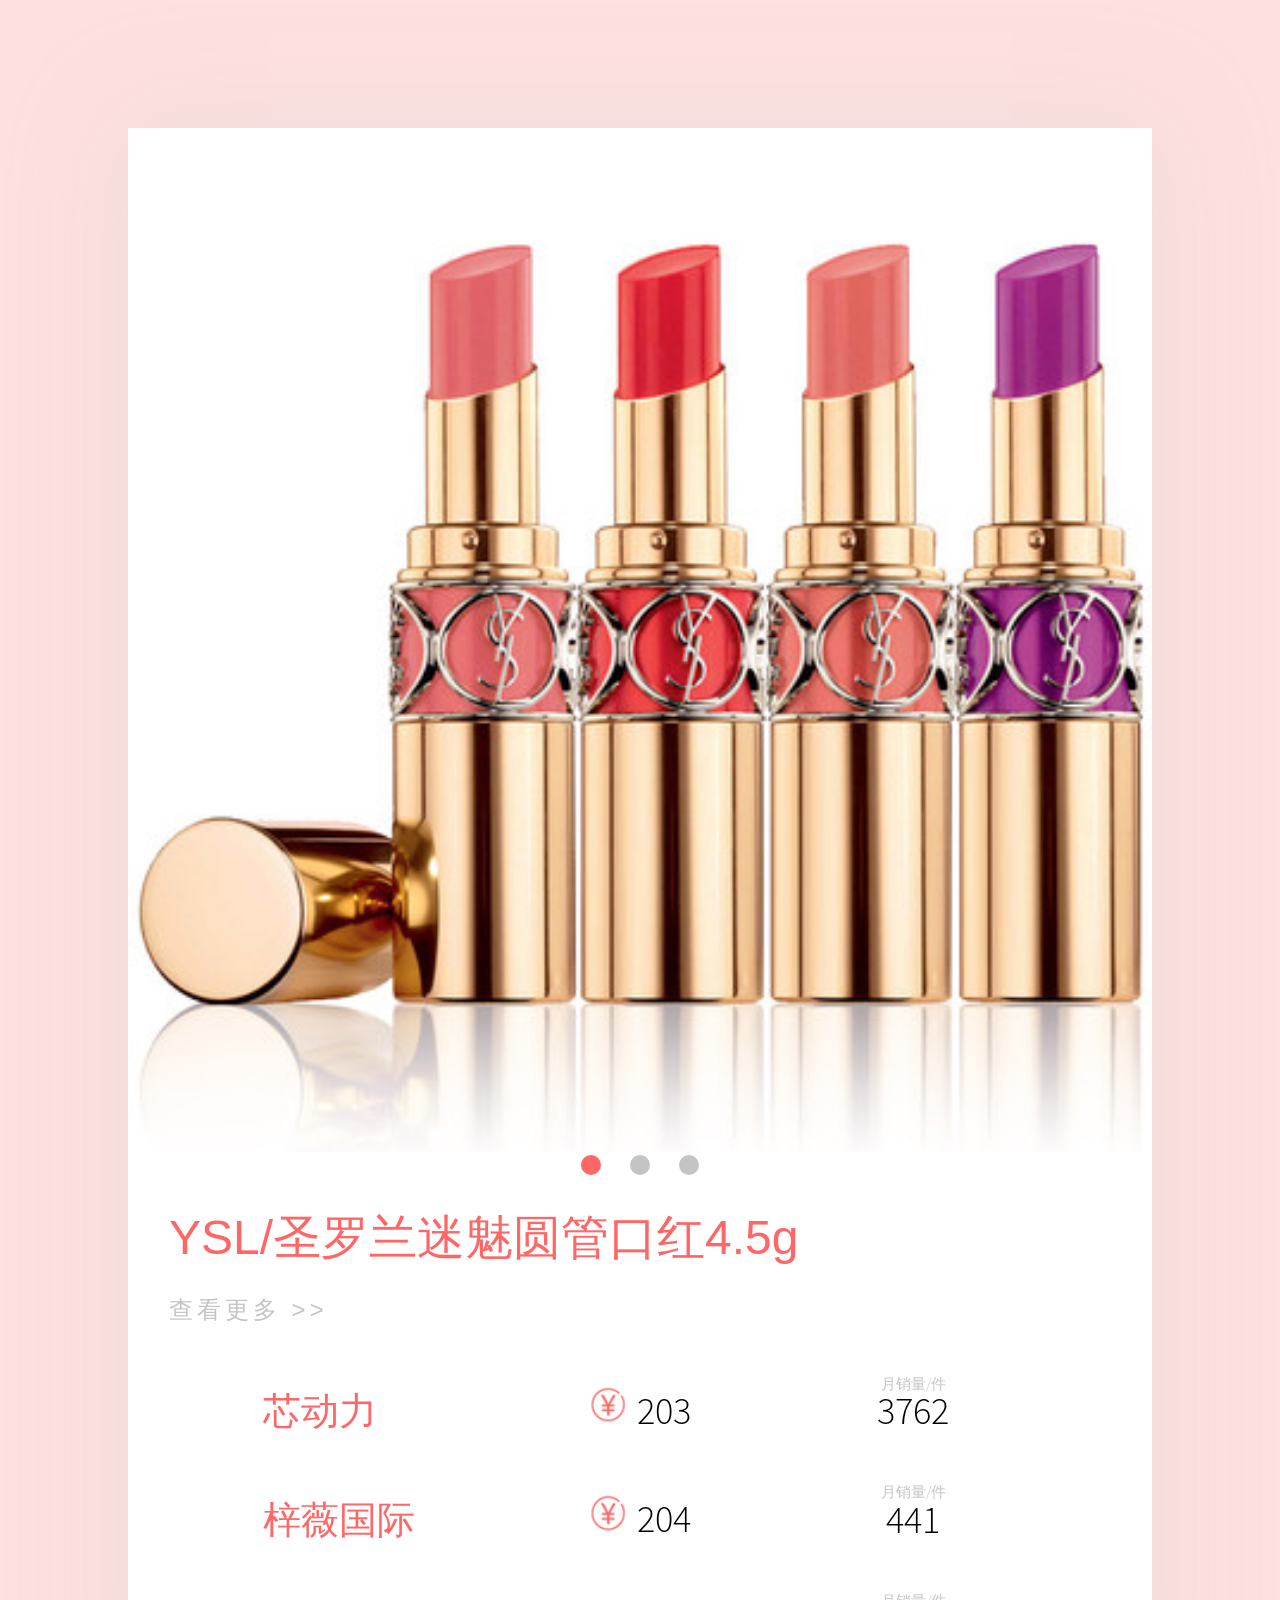
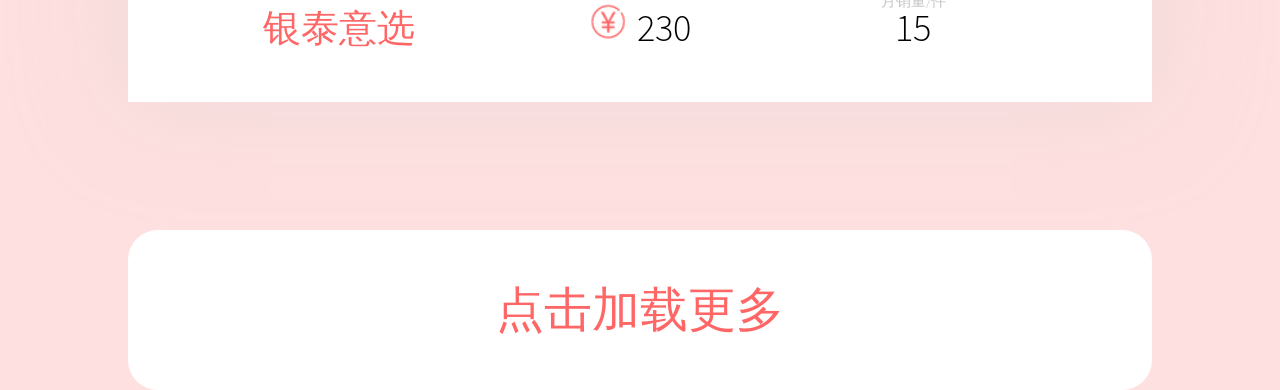
==== daigou/index.html @ 96e29c08 "Add files via upload" ====
<!DOCTYPE html>
<html>
<head>
	<meta charset="UTF-8">
	<title>Document</title>
	<link rel="stylesheet" href="style.css">
</head>
<body>
	<div id="container">
	<div class="demo">
		<div class="demo-img-wrap">
			<ul class="demo-img">
				<li class="demo-img-item"><a href="#"><img src="img/1.jpg" alt=""></a></li>
			</ul>
			<ul class="demo-list">
				<li class="demo-list-item demo-list-item-active"></li>
				<li class="demo-list-item"></li>
				<li class="demo-list-item"></li>
			</ul>
		</div>
		<div class="demo-cap">
			<span class="demo-cap-title">YSL/圣罗兰迷魅圆管口红4.5g</span>
			<a class="demo-cap-checkout">查看更多</a>
		</div>
		<div class="demo-sellinfo-wrap">
			<div class="demo-sellinfo">
				<div class="sellinfo-name sellinfo-item">芯动力</div>
				<div class="sellinfo-price sellinfo-item">203</div>
				<div class="sellinfo-sales sellinfo-item">3762</div>
			</div>
			<div class="demo-sellinfo">
				<div class="sellinfo-name sellinfo-item">梓薇国际</div>
				<div class="sellinfo-price sellinfo-item">204</div>
				<div class="sellinfo-sales sellinfo-item">441</div>
			</div>
			<div class="demo-sellinfo">
				<div class="sellinfo-name sellinfo-item">银泰意选</div>
				<div class="sellinfo-price sellinfo-item">230</div>
				<div class="sellinfo-sales sellinfo-item">15</div>
			</div>
		</div>
	</div>
	<div id="loadmore">点击加载更多</div>
	</div>
		
</body>
</html>
---- daigou/style.css ----
/* http://meyerweb.com/eric/tools/css/reset/ 
   v2.0 | 20110126
   License: none (public domain)
*/

html, body, div, span, applet, object, iframe,
h1, h2, h3, h4, h5, h6, p, blockquote, pre,
a, abbr, acronym, address, big, cite, code,
del, dfn, em, img, ins, kbd, q, s, samp,
small, strike, strong, sub, sup, tt, var,
b, u, i, center,
dl, dt, dd, ol, ul, li,
fieldset, form, label, legend,
table, caption, tbody, tfoot, thead, tr, th, td,
article, aside, canvas, details, embed, 
figure, figcaption, footer, header, hgroup, 
menu, nav, output, ruby, section, summary,
time, mark, audio, video {
	margin: 0;
	padding: 0;
	border: 0;
	font-size: 100%;
	font: inherit;
	vertical-align: baseline;
}
/* HTML5 display-role reset for older browsers */
article, aside, details, figcaption, figure, 
footer, header, hgroup, menu, nav, section {
	display: block;
}
body {
	line-height: 1;
}
ol, ul {
	list-style: none;
}
blockquote, q {
	quotes: none;
}
blockquote:before, blockquote:after,
q:before, q:after {
	content: '';
	content: none;
}
table {
	border-collapse: collapse;
	border-spacing: 0;
}
@font-face{
	font-family: 'mydongqing';
	src : url('font/Hiragino Sans GB W3.otf');
}
@font-face{
	font-family: 'mysourcesans';
	src: url('font/SourceSansPro-Light.otf');
}
body{
	background-color: #FFE0E0;
	background-attachment: fixed;
}
#container{
	width: 100%;
	
}
.demo{
	background-color: white;
	box-shadow: 0px 0px 100px 10px rgba(204,204,204,0.3);
	margin: 10%; 
	border-bottom: 1px solid transparent;
}
.demo-img-wrap{
	width: 100%;
	position: relative;
}
.demo-list{
	width: 40%;
	margin: 0 auto;
	text-align: center;
}
.demo-list-item{
	display: inline-block;
	width: 20px;
	height: 20px;
	background-color: #C4C4C4;
	border-radius: 10px;
	margin-right: 6%;
}
.demo-list-item:last-of-type{
	margin-right: 0px;
}
.demo-list-item-active{
	background-color: #FF6666;
}
.demo-img{
	width: 100%;
}
.demo-img img{
	width: 100%;
}
.demo-cap{
	padding-left: 4%;
	margin-bottom: 10px;
	font-family: 'mydongqing', '微软雅黑', Helvetica, sans-serif;
}
.demo-cap .demo-cap-title{
	line-height: 2.5em;
	font-size: 3em;
	color: #FF6666;
}
.demo-cap .demo-cap-checkout{
	display: block;
	font-size: 1.5em;
	text-decoration: none;
	color: #C4C4C4;
	letter-spacing: 4px;
}
.demo-cap .demo-cap-checkout:after{
	content: ' >>';
}
.demo-cap .demo-cap-checkout:active{
	color: #FF6666;
}
.demo-sellinfo-wrap{
	margin-top: 2em;
}
.demo-sellinfo{
	margin: 1.4em 4%;
	text-align: center;
	font-size: 2.4em;
}
.sellinfo-item{
	
	width: 22%;
	display: inline-block;
	margin-right: 6%;
}
.sellinfo-item:last-of-type{
	margin-right: 0;
}
.sellinfo-name{
	text-align: left;
	color: #FF6666;
}
.sellinfo-price{
	font-family: 'mysourcesans', '微软雅黑', Helvetica, sans-serif;
}
.sellinfo-price:before{
	vertical-align: center;
	margin-right: 10px;
	content: '';
	width: 1em;
	height: 1em;
	display: inline-block;
	background-image: url('img/icon/人民币.png');
	background-size: 1em;
	background-position: 50% 50%;
}
.sellinfo-sales{
	font-family: 'mysourcesans', '微软雅黑', Helvetica, sans-serif;
}
.sellinfo-sales:before{
	content: '月销量/件';
	font-size: 0.4em;
	color: #C4C4C4;
	display: block;
}
#loadmore{
	background-color: white;
	border-radius: 30px;
	margin: 0 10%;
	padding: 8px;
	line-height: 3em;
	font-size: 3em;
	color: #FF6666;
	text-align: center;
	font-family: 'mydongqing', '微软雅黑', Helvetica, sans-serif;


}
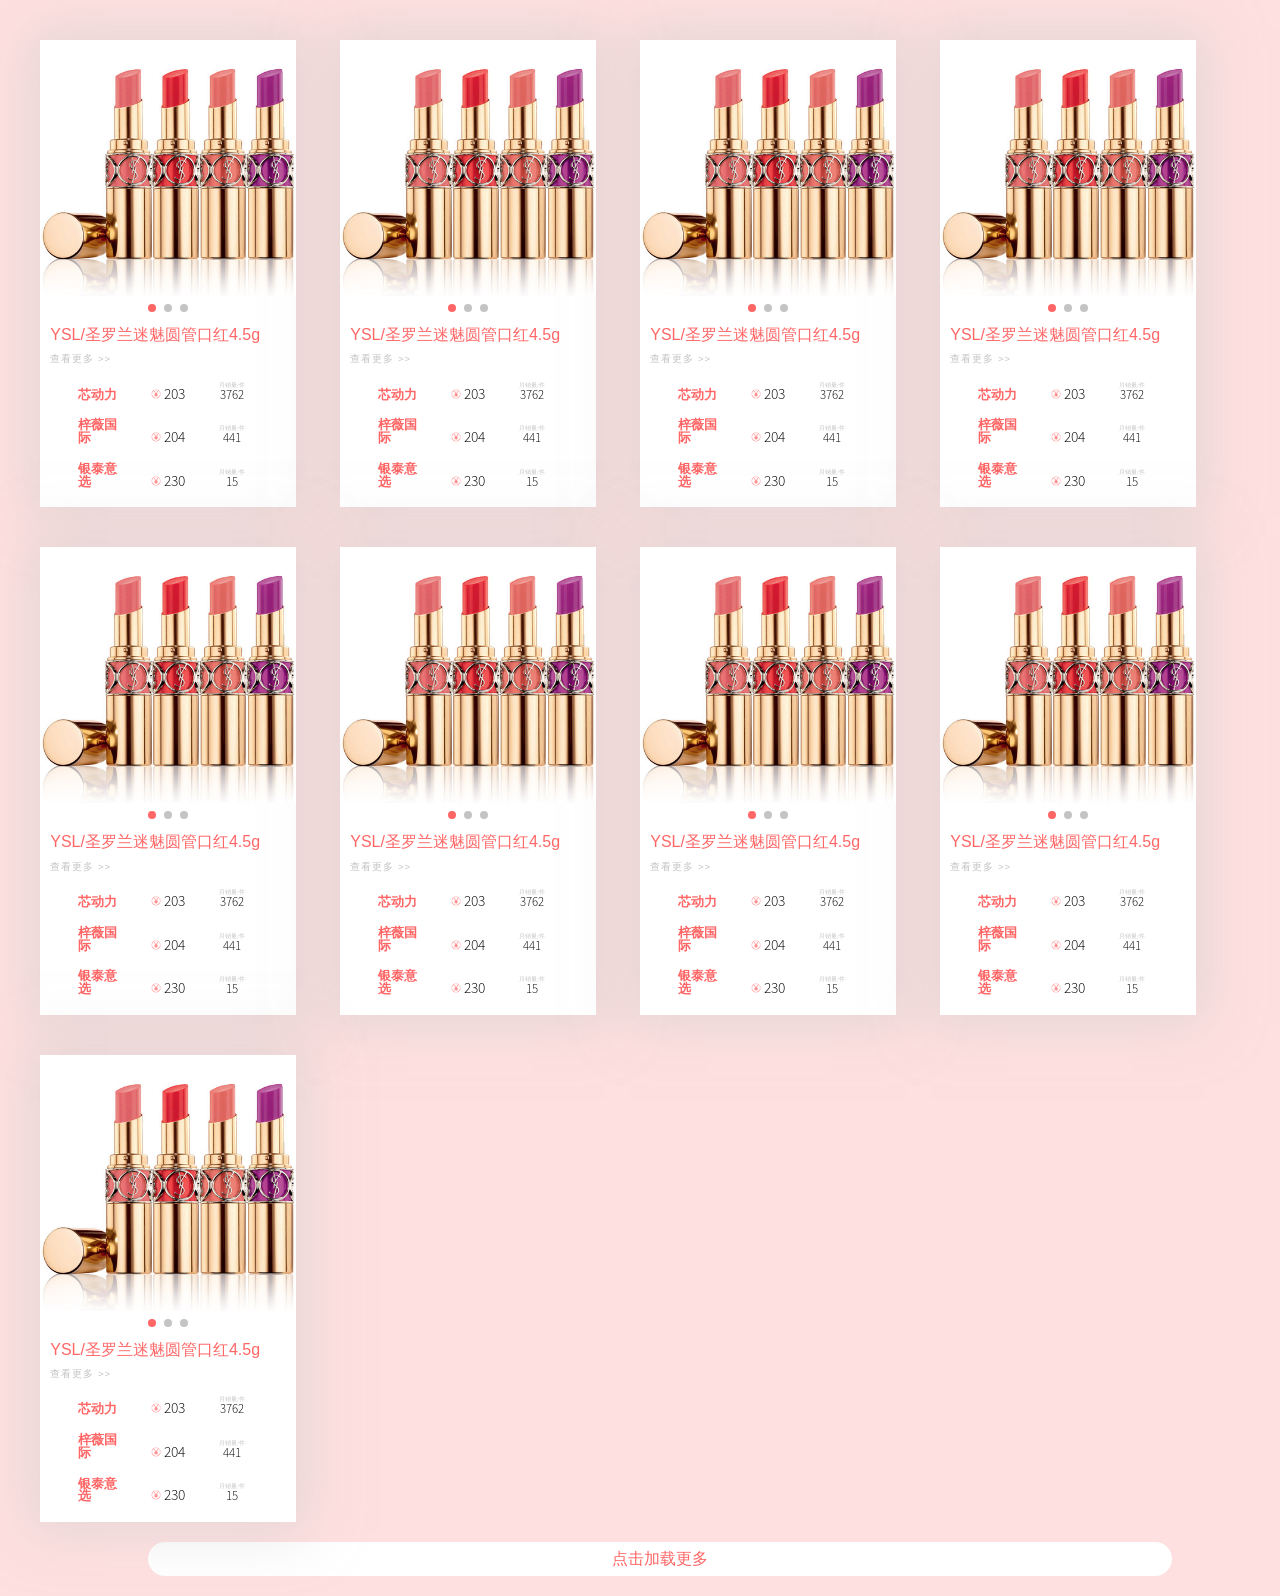
==== commit c9672c34: "Update index.html" ====
--- a/daigou/index.html
+++ b/daigou/index.html
@@ -4,6 +4,7 @@
 	<meta charset="UTF-8">
 	<title>Document</title>
 	<link rel="stylesheet" href="style.css">
+	<meta name="viewport" content="width=device-width, initial-scale=1.0">
 </head>
 <body>
 	<div id="container">
@@ -40,8 +41,272 @@
 			</div>
 		</div>
 	</div>
+		<div class="demo">
+		<div class="demo-img-wrap">
+			<ul class="demo-img">
+				<li class="demo-img-item"><a href="#"><img src="img/1.jpg" alt=""></a></li>
+			</ul>
+			<ul class="demo-list">
+				<li class="demo-list-item demo-list-item-active"></li>
+				<li class="demo-list-item"></li>
+				<li class="demo-list-item"></li>
+			</ul>
+		</div>
+		<div class="demo-cap">
+			<span class="demo-cap-title">YSL/圣罗兰迷魅圆管口红4.5g</span>
+			<a class="demo-cap-checkout">查看更多</a>
+		</div>
+		<div class="demo-sellinfo-wrap">
+			<div class="demo-sellinfo">
+				<div class="sellinfo-name sellinfo-item">芯动力</div>
+				<div class="sellinfo-price sellinfo-item">203</div>
+				<div class="sellinfo-sales sellinfo-item">3762</div>
+			</div>
+			<div class="demo-sellinfo">
+				<div class="sellinfo-name sellinfo-item">梓薇国际</div>
+				<div class="sellinfo-price sellinfo-item">204</div>
+				<div class="sellinfo-sales sellinfo-item">441</div>
+			</div>
+			<div class="demo-sellinfo">
+				<div class="sellinfo-name sellinfo-item">银泰意选</div>
+				<div class="sellinfo-price sellinfo-item">230</div>
+				<div class="sellinfo-sales sellinfo-item">15</div>
+			</div>
+		</div>
+	</div>
+		<div class="demo">
+		<div class="demo-img-wrap">
+			<ul class="demo-img">
+				<li class="demo-img-item"><a href="#"><img src="img/1.jpg" alt=""></a></li>
+			</ul>
+			<ul class="demo-list">
+				<li class="demo-list-item demo-list-item-active"></li>
+				<li class="demo-list-item"></li>
+				<li class="demo-list-item"></li>
+			</ul>
+		</div>
+		<div class="demo-cap">
+			<span class="demo-cap-title">YSL/圣罗兰迷魅圆管口红4.5g</span>
+			<a class="demo-cap-checkout">查看更多</a>
+		</div>
+		<div class="demo-sellinfo-wrap">
+			<div class="demo-sellinfo">
+				<div class="sellinfo-name sellinfo-item">芯动力</div>
+				<div class="sellinfo-price sellinfo-item">203</div>
+				<div class="sellinfo-sales sellinfo-item">3762</div>
+			</div>
+			<div class="demo-sellinfo">
+				<div class="sellinfo-name sellinfo-item">梓薇国际</div>
+				<div class="sellinfo-price sellinfo-item">204</div>
+				<div class="sellinfo-sales sellinfo-item">441</div>
+			</div>
+			<div class="demo-sellinfo">
+				<div class="sellinfo-name sellinfo-item">银泰意选</div>
+				<div class="sellinfo-price sellinfo-item">230</div>
+				<div class="sellinfo-sales sellinfo-item">15</div>
+			</div>
+		</div>
+	</div>
+		<div class="demo">
+		<div class="demo-img-wrap">
+			<ul class="demo-img">
+				<li class="demo-img-item"><a href="#"><img src="img/1.jpg" alt=""></a></li>
+			</ul>
+			<ul class="demo-list">
+				<li class="demo-list-item demo-list-item-active"></li>
+				<li class="demo-list-item"></li>
+				<li class="demo-list-item"></li>
+			</ul>
+		</div>
+		<div class="demo-cap">
+			<span class="demo-cap-title">YSL/圣罗兰迷魅圆管口红4.5g</span>
+			<a class="demo-cap-checkout">查看更多</a>
+		</div>
+		<div class="demo-sellinfo-wrap">
+			<div class="demo-sellinfo">
+				<div class="sellinfo-name sellinfo-item">芯动力</div>
+				<div class="sellinfo-price sellinfo-item">203</div>
+				<div class="sellinfo-sales sellinfo-item">3762</div>
+			</div>
+			<div class="demo-sellinfo">
+				<div class="sellinfo-name sellinfo-item">梓薇国际</div>
+				<div class="sellinfo-price sellinfo-item">204</div>
+				<div class="sellinfo-sales sellinfo-item">441</div>
+			</div>
+			<div class="demo-sellinfo">
+				<div class="sellinfo-name sellinfo-item">银泰意选</div>
+				<div class="sellinfo-price sellinfo-item">230</div>
+				<div class="sellinfo-sales sellinfo-item">15</div>
+			</div>
+		</div>
+	</div>
+		<div class="demo">
+		<div class="demo-img-wrap">
+			<ul class="demo-img">
+				<li class="demo-img-item"><a href="#"><img src="img/1.jpg" alt=""></a></li>
+			</ul>
+			<ul class="demo-list">
+				<li class="demo-list-item demo-list-item-active"></li>
+				<li class="demo-list-item"></li>
+				<li class="demo-list-item"></li>
+			</ul>
+		</div>
+		<div class="demo-cap">
+			<span class="demo-cap-title">YSL/圣罗兰迷魅圆管口红4.5g</span>
+			<a class="demo-cap-checkout">查看更多</a>
+		</div>
+		<div class="demo-sellinfo-wrap">
+			<div class="demo-sellinfo">
+				<div class="sellinfo-name sellinfo-item">芯动力</div>
+				<div class="sellinfo-price sellinfo-item">203</div>
+				<div class="sellinfo-sales sellinfo-item">3762</div>
+			</div>
+			<div class="demo-sellinfo">
+				<div class="sellinfo-name sellinfo-item">梓薇国际</div>
+				<div class="sellinfo-price sellinfo-item">204</div>
+				<div class="sellinfo-sales sellinfo-item">441</div>
+			</div>
+			<div class="demo-sellinfo">
+				<div class="sellinfo-name sellinfo-item">银泰意选</div>
+				<div class="sellinfo-price sellinfo-item">230</div>
+				<div class="sellinfo-sales sellinfo-item">15</div>
+			</div>
+		</div>
+	</div>
+		<div class="demo">
+		<div class="demo-img-wrap">
+			<ul class="demo-img">
+				<li class="demo-img-item"><a href="#"><img src="img/1.jpg" alt=""></a></li>
+			</ul>
+			<ul class="demo-list">
+				<li class="demo-list-item demo-list-item-active"></li>
+				<li class="demo-list-item"></li>
+				<li class="demo-list-item"></li>
+			</ul>
+		</div>
+		<div class="demo-cap">
+			<span class="demo-cap-title">YSL/圣罗兰迷魅圆管口红4.5g</span>
+			<a class="demo-cap-checkout">查看更多</a>
+		</div>
+		<div class="demo-sellinfo-wrap">
+			<div class="demo-sellinfo">
+				<div class="sellinfo-name sellinfo-item">芯动力</div>
+				<div class="sellinfo-price sellinfo-item">203</div>
+				<div class="sellinfo-sales sellinfo-item">3762</div>
+			</div>
+			<div class="demo-sellinfo">
+				<div class="sellinfo-name sellinfo-item">梓薇国际</div>
+				<div class="sellinfo-price sellinfo-item">204</div>
+				<div class="sellinfo-sales sellinfo-item">441</div>
+			</div>
+			<div class="demo-sellinfo">
+				<div class="sellinfo-name sellinfo-item">银泰意选</div>
+				<div class="sellinfo-price sellinfo-item">230</div>
+				<div class="sellinfo-sales sellinfo-item">15</div>
+			</div>
+		</div>
+	</div>
+		<div class="demo">
+		<div class="demo-img-wrap">
+			<ul class="demo-img">
+				<li class="demo-img-item"><a href="#"><img src="img/1.jpg" alt=""></a></li>
+			</ul>
+			<ul class="demo-list">
+				<li class="demo-list-item demo-list-item-active"></li>
+				<li class="demo-list-item"></li>
+				<li class="demo-list-item"></li>
+			</ul>
+		</div>
+		<div class="demo-cap">
+			<span class="demo-cap-title">YSL/圣罗兰迷魅圆管口红4.5g</span>
+			<a class="demo-cap-checkout">查看更多</a>
+		</div>
+		<div class="demo-sellinfo-wrap">
+			<div class="demo-sellinfo">
+				<div class="sellinfo-name sellinfo-item">芯动力</div>
+				<div class="sellinfo-price sellinfo-item">203</div>
+				<div class="sellinfo-sales sellinfo-item">3762</div>
+			</div>
+			<div class="demo-sellinfo">
+				<div class="sellinfo-name sellinfo-item">梓薇国际</div>
+				<div class="sellinfo-price sellinfo-item">204</div>
+				<div class="sellinfo-sales sellinfo-item">441</div>
+			</div>
+			<div class="demo-sellinfo">
+				<div class="sellinfo-name sellinfo-item">银泰意选</div>
+				<div class="sellinfo-price sellinfo-item">230</div>
+				<div class="sellinfo-sales sellinfo-item">15</div>
+			</div>
+		</div>
+	</div>
+		<div class="demo">
+		<div class="demo-img-wrap">
+			<ul class="demo-img">
+				<li class="demo-img-item"><a href="#"><img src="img/1.jpg" alt=""></a></li>
+			</ul>
+			<ul class="demo-list">
+				<li class="demo-list-item demo-list-item-active"></li>
+				<li class="demo-list-item"></li>
+				<li class="demo-list-item"></li>
+			</ul>
+		</div>
+		<div class="demo-cap">
+			<span class="demo-cap-title">YSL/圣罗兰迷魅圆管口红4.5g</span>
+			<a class="demo-cap-checkout">查看更多</a>
+		</div>
+		<div class="demo-sellinfo-wrap">
+			<div class="demo-sellinfo">
+				<div class="sellinfo-name sellinfo-item">芯动力</div>
+				<div class="sellinfo-price sellinfo-item">203</div>
+				<div class="sellinfo-sales sellinfo-item">3762</div>
+			</div>
+			<div class="demo-sellinfo">
+				<div class="sellinfo-name sellinfo-item">梓薇国际</div>
+				<div class="sellinfo-price sellinfo-item">204</div>
+				<div class="sellinfo-sales sellinfo-item">441</div>
+			</div>
+			<div class="demo-sellinfo">
+				<div class="sellinfo-name sellinfo-item">银泰意选</div>
+				<div class="sellinfo-price sellinfo-item">230</div>
+				<div class="sellinfo-sales sellinfo-item">15</div>
+			</div>
+		</div>
+	</div>
+		<div class="demo">
+		<div class="demo-img-wrap">
+			<ul class="demo-img">
+				<li class="demo-img-item"><a href="#"><img src="img/1.jpg" alt=""></a></li>
+			</ul>
+			<ul class="demo-list">
+				<li class="demo-list-item demo-list-item-active"></li>
+				<li class="demo-list-item"></li>
+				<li class="demo-list-item"></li>
+			</ul>
+		</div>
+		<div class="demo-cap">
+			<span class="demo-cap-title">YSL/圣罗兰迷魅圆管口红4.5g</span>
+			<a class="demo-cap-checkout">查看更多</a>
+		</div>
+		<div class="demo-sellinfo-wrap">
+			<div class="demo-sellinfo">
+				<div class="sellinfo-name sellinfo-item">芯动力</div>
+				<div class="sellinfo-price sellinfo-item">203</div>
+				<div class="sellinfo-sales sellinfo-item">3762</div>
+			</div>
+			<div class="demo-sellinfo">
+				<div class="sellinfo-name sellinfo-item">梓薇国际</div>
+				<div class="sellinfo-price sellinfo-item">204</div>
+				<div class="sellinfo-sales sellinfo-item">441</div>
+			</div>
+			<div class="demo-sellinfo">
+				<div class="sellinfo-name sellinfo-item">银泰意选</div>
+				<div class="sellinfo-price sellinfo-item">230</div>
+				<div class="sellinfo-sales sellinfo-item">15</div>
+			</div>
+		</div>
+	</div>
 	<div id="loadmore">点击加载更多</div>
 	</div>
 		
 </body>
-</html>+</html>
--- a/daigou/style.css
+++ b/daigou/style.css
@@ -46,6 +46,10 @@
 	border-collapse: collapse;
 	border-spacing: 0;
 }
+
+/* 
+  created by jacelynfish
+*/
 @font-face{
 	font-family: 'mydongqing';
 	src : url('font/Hiragino Sans GB W3.otf');
@@ -64,10 +68,11 @@
 }
 .demo{
 	background-color: white;
-	box-shadow: 0px 0px 100px 10px rgba(204,204,204,0.3);
+	box-shadow: 0px 0px 50px 10px rgba(204,204,204,0.5);
 	margin: 10%; 
 	border-bottom: 1px solid transparent;
 }
+
 .demo-img-wrap{
 	width: 100%;
 	position: relative;
@@ -79,11 +84,12 @@
 }
 .demo-list-item{
 	display: inline-block;
-	width: 20px;
-	height: 20px;
+	width: 8px;
+	height: 8px;
+	border-radius: 4px;
 	background-color: #C4C4C4;
 	border-radius: 10px;
-	margin-right: 6%;
+	margin-right: 4%;
 }
 .demo-list-item:last-of-type{
 	margin-right: 0px;
@@ -99,20 +105,21 @@
 }
 .demo-cap{
 	padding-left: 4%;
-	margin-bottom: 10px;
+	margin: 10px 0;
 	font-family: 'mydongqing', '微软雅黑', Helvetica, sans-serif;
 }
 .demo-cap .demo-cap-title{
-	line-height: 2.5em;
-	font-size: 3em;
+	line-height: 1.2em;
+	font-size: 1em;
 	color: #FF6666;
 }
 .demo-cap .demo-cap-checkout{
 	display: block;
-	font-size: 1.5em;
 	text-decoration: none;
 	color: #C4C4C4;
-	letter-spacing: 4px;
+	font-size: 0.6em;
+	margin-top: 10px;
+	letter-spacing: 1px;
 }
 .demo-cap .demo-cap-checkout:after{
 	content: ' >>';
@@ -120,19 +127,17 @@
 .demo-cap .demo-cap-checkout:active{
 	color: #FF6666;
 }
-.demo-sellinfo-wrap{
-	margin-top: 2em;
-}
+
 .demo-sellinfo{
 	margin: 1.4em 4%;
 	text-align: center;
-	font-size: 2.4em;
+	font-size: 0.8em;
 }
 .sellinfo-item{
 	
 	width: 22%;
 	display: inline-block;
-	margin-right: 6%;
+	margin-right: 4%;
 }
 .sellinfo-item:last-of-type{
 	margin-right: 0;
@@ -140,20 +145,23 @@
 .sellinfo-name{
 	text-align: left;
 	color: #FF6666;
+	font-weight: bold;
+	font-size: 1em;
 }
 .sellinfo-price{
+font-size: 1.2em;
 	font-family: 'mysourcesans', '微软雅黑', Helvetica, sans-serif;
 }
 .sellinfo-price:before{
 	vertical-align: center;
-	margin-right: 10px;
 	content: '';
-	width: 1em;
-	height: 1em;
 	display: inline-block;
 	background-image: url('img/icon/人民币.png');
-	background-size: 1em;
 	background-position: 50% 50%;
+	margin-right: 3px;
+	width: 10px;
+	height: 10px;
+	background-size: 10px;
 }
 .sellinfo-sales{
 	font-family: 'mysourcesans', '微软雅黑', Helvetica, sans-serif;
@@ -165,15 +173,34 @@
 	display: block;
 }
 #loadmore{
+	border: 1px solid transparent;
 	background-color: white;
+	color: #FF6666;
+	text-align: center;
+	font-family: 'mydongqing', '微软雅黑', Helvetica, sans-serif;
 	border-radius: 30px;
 	margin: 0 10%;
 	padding: 8px;
-	line-height: 3em;
-	font-size: 3em;
-	color: #FF6666;
-	text-align: center;
-	font-family: 'mydongqing', '微软雅黑', Helvetica, sans-serif;
-
-
-}+	line-height: 1em;
+	font-size: 1em;
+
+}
+
+@media (max-width: 768px){
+	.demo{
+	width: auto;
+	display: block;
+	}
+}
+
+@media (min-width: 768px){
+	#container{
+	padding: 20px;
+	}
+	.demo{
+	width: 20%;
+	margin: 20px;
+	display: inline-block;
+	}
+
+}
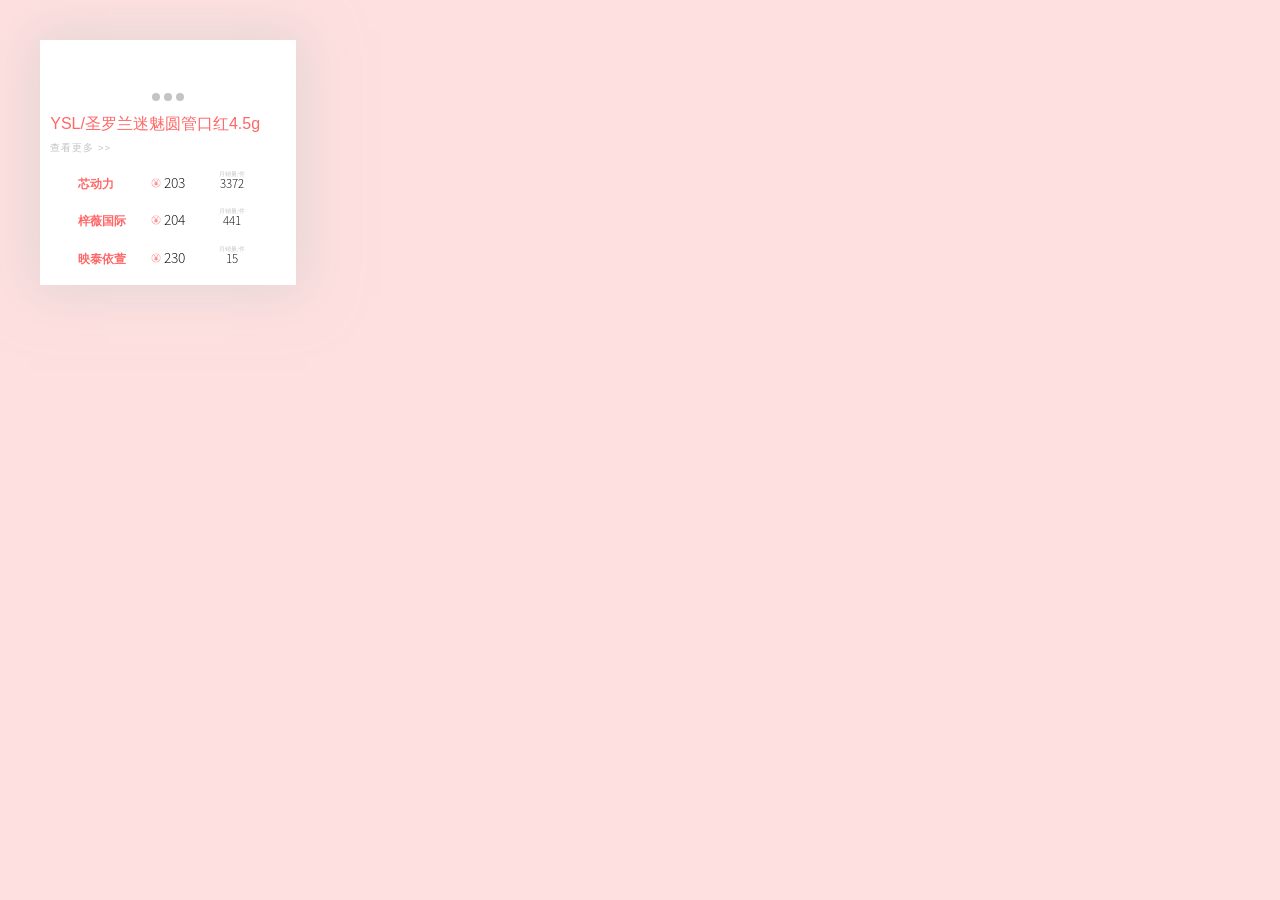
==== commit b8a01edf: "Add files via upload" ====
--- a/daigou/index.html
+++ b/daigou/index.html
@@ -3,310 +3,18 @@
 <head>
 	<meta charset="UTF-8">
 	<title>Document</title>
+	<script src='bin/app.bundle.js'></script>
 	<link rel="stylesheet" href="style.css">
 	<meta name="viewport" content="width=device-width, initial-scale=1.0">
 </head>
 <body>
-	<div id="container">
-	<div class="demo">
-		<div class="demo-img-wrap">
-			<ul class="demo-img">
-				<li class="demo-img-item"><a href="#"><img src="img/1.jpg" alt=""></a></li>
-			</ul>
-			<ul class="demo-list">
-				<li class="demo-list-item demo-list-item-active"></li>
-				<li class="demo-list-item"></li>
-				<li class="demo-list-item"></li>
-			</ul>
-		</div>
-		<div class="demo-cap">
-			<span class="demo-cap-title">YSL/圣罗兰迷魅圆管口红4.5g</span>
-			<a class="demo-cap-checkout">查看更多</a>
-		</div>
-		<div class="demo-sellinfo-wrap">
-			<div class="demo-sellinfo">
-				<div class="sellinfo-name sellinfo-item">芯动力</div>
-				<div class="sellinfo-price sellinfo-item">203</div>
-				<div class="sellinfo-sales sellinfo-item">3762</div>
-			</div>
-			<div class="demo-sellinfo">
-				<div class="sellinfo-name sellinfo-item">梓薇国际</div>
-				<div class="sellinfo-price sellinfo-item">204</div>
-				<div class="sellinfo-sales sellinfo-item">441</div>
-			</div>
-			<div class="demo-sellinfo">
-				<div class="sellinfo-name sellinfo-item">银泰意选</div>
-				<div class="sellinfo-price sellinfo-item">230</div>
-				<div class="sellinfo-sales sellinfo-item">15</div>
-			</div>
-		</div>
+
+<div id="container">
+	
+	<div id="demo">
+		
 	</div>
-		<div class="demo">
-		<div class="demo-img-wrap">
-			<ul class="demo-img">
-				<li class="demo-img-item"><a href="#"><img src="img/1.jpg" alt=""></a></li>
-			</ul>
-			<ul class="demo-list">
-				<li class="demo-list-item demo-list-item-active"></li>
-				<li class="demo-list-item"></li>
-				<li class="demo-list-item"></li>
-			</ul>
-		</div>
-		<div class="demo-cap">
-			<span class="demo-cap-title">YSL/圣罗兰迷魅圆管口红4.5g</span>
-			<a class="demo-cap-checkout">查看更多</a>
-		</div>
-		<div class="demo-sellinfo-wrap">
-			<div class="demo-sellinfo">
-				<div class="sellinfo-name sellinfo-item">芯动力</div>
-				<div class="sellinfo-price sellinfo-item">203</div>
-				<div class="sellinfo-sales sellinfo-item">3762</div>
-			</div>
-			<div class="demo-sellinfo">
-				<div class="sellinfo-name sellinfo-item">梓薇国际</div>
-				<div class="sellinfo-price sellinfo-item">204</div>
-				<div class="sellinfo-sales sellinfo-item">441</div>
-			</div>
-			<div class="demo-sellinfo">
-				<div class="sellinfo-name sellinfo-item">银泰意选</div>
-				<div class="sellinfo-price sellinfo-item">230</div>
-				<div class="sellinfo-sales sellinfo-item">15</div>
-			</div>
-		</div>
-	</div>
-		<div class="demo">
-		<div class="demo-img-wrap">
-			<ul class="demo-img">
-				<li class="demo-img-item"><a href="#"><img src="img/1.jpg" alt=""></a></li>
-			</ul>
-			<ul class="demo-list">
-				<li class="demo-list-item demo-list-item-active"></li>
-				<li class="demo-list-item"></li>
-				<li class="demo-list-item"></li>
-			</ul>
-		</div>
-		<div class="demo-cap">
-			<span class="demo-cap-title">YSL/圣罗兰迷魅圆管口红4.5g</span>
-			<a class="demo-cap-checkout">查看更多</a>
-		</div>
-		<div class="demo-sellinfo-wrap">
-			<div class="demo-sellinfo">
-				<div class="sellinfo-name sellinfo-item">芯动力</div>
-				<div class="sellinfo-price sellinfo-item">203</div>
-				<div class="sellinfo-sales sellinfo-item">3762</div>
-			</div>
-			<div class="demo-sellinfo">
-				<div class="sellinfo-name sellinfo-item">梓薇国际</div>
-				<div class="sellinfo-price sellinfo-item">204</div>
-				<div class="sellinfo-sales sellinfo-item">441</div>
-			</div>
-			<div class="demo-sellinfo">
-				<div class="sellinfo-name sellinfo-item">银泰意选</div>
-				<div class="sellinfo-price sellinfo-item">230</div>
-				<div class="sellinfo-sales sellinfo-item">15</div>
-			</div>
-		</div>
-	</div>
-		<div class="demo">
-		<div class="demo-img-wrap">
-			<ul class="demo-img">
-				<li class="demo-img-item"><a href="#"><img src="img/1.jpg" alt=""></a></li>
-			</ul>
-			<ul class="demo-list">
-				<li class="demo-list-item demo-list-item-active"></li>
-				<li class="demo-list-item"></li>
-				<li class="demo-list-item"></li>
-			</ul>
-		</div>
-		<div class="demo-cap">
-			<span class="demo-cap-title">YSL/圣罗兰迷魅圆管口红4.5g</span>
-			<a class="demo-cap-checkout">查看更多</a>
-		</div>
-		<div class="demo-sellinfo-wrap">
-			<div class="demo-sellinfo">
-				<div class="sellinfo-name sellinfo-item">芯动力</div>
-				<div class="sellinfo-price sellinfo-item">203</div>
-				<div class="sellinfo-sales sellinfo-item">3762</div>
-			</div>
-			<div class="demo-sellinfo">
-				<div class="sellinfo-name sellinfo-item">梓薇国际</div>
-				<div class="sellinfo-price sellinfo-item">204</div>
-				<div class="sellinfo-sales sellinfo-item">441</div>
-			</div>
-			<div class="demo-sellinfo">
-				<div class="sellinfo-name sellinfo-item">银泰意选</div>
-				<div class="sellinfo-price sellinfo-item">230</div>
-				<div class="sellinfo-sales sellinfo-item">15</div>
-			</div>
-		</div>
-	</div>
-		<div class="demo">
-		<div class="demo-img-wrap">
-			<ul class="demo-img">
-				<li class="demo-img-item"><a href="#"><img src="img/1.jpg" alt=""></a></li>
-			</ul>
-			<ul class="demo-list">
-				<li class="demo-list-item demo-list-item-active"></li>
-				<li class="demo-list-item"></li>
-				<li class="demo-list-item"></li>
-			</ul>
-		</div>
-		<div class="demo-cap">
-			<span class="demo-cap-title">YSL/圣罗兰迷魅圆管口红4.5g</span>
-			<a class="demo-cap-checkout">查看更多</a>
-		</div>
-		<div class="demo-sellinfo-wrap">
-			<div class="demo-sellinfo">
-				<div class="sellinfo-name sellinfo-item">芯动力</div>
-				<div class="sellinfo-price sellinfo-item">203</div>
-				<div class="sellinfo-sales sellinfo-item">3762</div>
-			</div>
-			<div class="demo-sellinfo">
-				<div class="sellinfo-name sellinfo-item">梓薇国际</div>
-				<div class="sellinfo-price sellinfo-item">204</div>
-				<div class="sellinfo-sales sellinfo-item">441</div>
-			</div>
-			<div class="demo-sellinfo">
-				<div class="sellinfo-name sellinfo-item">银泰意选</div>
-				<div class="sellinfo-price sellinfo-item">230</div>
-				<div class="sellinfo-sales sellinfo-item">15</div>
-			</div>
-		</div>
-	</div>
-		<div class="demo">
-		<div class="demo-img-wrap">
-			<ul class="demo-img">
-				<li class="demo-img-item"><a href="#"><img src="img/1.jpg" alt=""></a></li>
-			</ul>
-			<ul class="demo-list">
-				<li class="demo-list-item demo-list-item-active"></li>
-				<li class="demo-list-item"></li>
-				<li class="demo-list-item"></li>
-			</ul>
-		</div>
-		<div class="demo-cap">
-			<span class="demo-cap-title">YSL/圣罗兰迷魅圆管口红4.5g</span>
-			<a class="demo-cap-checkout">查看更多</a>
-		</div>
-		<div class="demo-sellinfo-wrap">
-			<div class="demo-sellinfo">
-				<div class="sellinfo-name sellinfo-item">芯动力</div>
-				<div class="sellinfo-price sellinfo-item">203</div>
-				<div class="sellinfo-sales sellinfo-item">3762</div>
-			</div>
-			<div class="demo-sellinfo">
-				<div class="sellinfo-name sellinfo-item">梓薇国际</div>
-				<div class="sellinfo-price sellinfo-item">204</div>
-				<div class="sellinfo-sales sellinfo-item">441</div>
-			</div>
-			<div class="demo-sellinfo">
-				<div class="sellinfo-name sellinfo-item">银泰意选</div>
-				<div class="sellinfo-price sellinfo-item">230</div>
-				<div class="sellinfo-sales sellinfo-item">15</div>
-			</div>
-		</div>
-	</div>
-		<div class="demo">
-		<div class="demo-img-wrap">
-			<ul class="demo-img">
-				<li class="demo-img-item"><a href="#"><img src="img/1.jpg" alt=""></a></li>
-			</ul>
-			<ul class="demo-list">
-				<li class="demo-list-item demo-list-item-active"></li>
-				<li class="demo-list-item"></li>
-				<li class="demo-list-item"></li>
-			</ul>
-		</div>
-		<div class="demo-cap">
-			<span class="demo-cap-title">YSL/圣罗兰迷魅圆管口红4.5g</span>
-			<a class="demo-cap-checkout">查看更多</a>
-		</div>
-		<div class="demo-sellinfo-wrap">
-			<div class="demo-sellinfo">
-				<div class="sellinfo-name sellinfo-item">芯动力</div>
-				<div class="sellinfo-price sellinfo-item">203</div>
-				<div class="sellinfo-sales sellinfo-item">3762</div>
-			</div>
-			<div class="demo-sellinfo">
-				<div class="sellinfo-name sellinfo-item">梓薇国际</div>
-				<div class="sellinfo-price sellinfo-item">204</div>
-				<div class="sellinfo-sales sellinfo-item">441</div>
-			</div>
-			<div class="demo-sellinfo">
-				<div class="sellinfo-name sellinfo-item">银泰意选</div>
-				<div class="sellinfo-price sellinfo-item">230</div>
-				<div class="sellinfo-sales sellinfo-item">15</div>
-			</div>
-		</div>
-	</div>
-		<div class="demo">
-		<div class="demo-img-wrap">
-			<ul class="demo-img">
-				<li class="demo-img-item"><a href="#"><img src="img/1.jpg" alt=""></a></li>
-			</ul>
-			<ul class="demo-list">
-				<li class="demo-list-item demo-list-item-active"></li>
-				<li class="demo-list-item"></li>
-				<li class="demo-list-item"></li>
-			</ul>
-		</div>
-		<div class="demo-cap">
-			<span class="demo-cap-title">YSL/圣罗兰迷魅圆管口红4.5g</span>
-			<a class="demo-cap-checkout">查看更多</a>
-		</div>
-		<div class="demo-sellinfo-wrap">
-			<div class="demo-sellinfo">
-				<div class="sellinfo-name sellinfo-item">芯动力</div>
-				<div class="sellinfo-price sellinfo-item">203</div>
-				<div class="sellinfo-sales sellinfo-item">3762</div>
-			</div>
-			<div class="demo-sellinfo">
-				<div class="sellinfo-name sellinfo-item">梓薇国际</div>
-				<div class="sellinfo-price sellinfo-item">204</div>
-				<div class="sellinfo-sales sellinfo-item">441</div>
-			</div>
-			<div class="demo-sellinfo">
-				<div class="sellinfo-name sellinfo-item">银泰意选</div>
-				<div class="sellinfo-price sellinfo-item">230</div>
-				<div class="sellinfo-sales sellinfo-item">15</div>
-			</div>
-		</div>
-	</div>
-		<div class="demo">
-		<div class="demo-img-wrap">
-			<ul class="demo-img">
-				<li class="demo-img-item"><a href="#"><img src="img/1.jpg" alt=""></a></li>
-			</ul>
-			<ul class="demo-list">
-				<li class="demo-list-item demo-list-item-active"></li>
-				<li class="demo-list-item"></li>
-				<li class="demo-list-item"></li>
-			</ul>
-		</div>
-		<div class="demo-cap">
-			<span class="demo-cap-title">YSL/圣罗兰迷魅圆管口红4.5g</span>
-			<a class="demo-cap-checkout">查看更多</a>
-		</div>
-		<div class="demo-sellinfo-wrap">
-			<div class="demo-sellinfo">
-				<div class="sellinfo-name sellinfo-item">芯动力</div>
-				<div class="sellinfo-price sellinfo-item">203</div>
-				<div class="sellinfo-sales sellinfo-item">3762</div>
-			</div>
-			<div class="demo-sellinfo">
-				<div class="sellinfo-name sellinfo-item">梓薇国际</div>
-				<div class="sellinfo-price sellinfo-item">204</div>
-				<div class="sellinfo-sales sellinfo-item">441</div>
-			</div>
-			<div class="demo-sellinfo">
-				<div class="sellinfo-name sellinfo-item">银泰意选</div>
-				<div class="sellinfo-price sellinfo-item">230</div>
-				<div class="sellinfo-sales sellinfo-item">15</div>
-			</div>
-		</div>
-	</div>
-	<div id="loadmore">点击加载更多</div>
-	</div>
-		
+</div>
+
 </body>
-</html>
+</html>
--- a/daigou/style.css
+++ b/daigou/style.css
@@ -46,10 +46,6 @@
 	border-collapse: collapse;
 	border-spacing: 0;
 }
-
-/* 
-  created by jacelynfish
-*/
 @font-face{
 	font-family: 'mydongqing';
 	src : url('font/Hiragino Sans GB W3.otf');
@@ -66,7 +62,7 @@
 	width: 100%;
 	
 }
-.demo{
+#demo{
 	background-color: white;
 	box-shadow: 0px 0px 50px 10px rgba(204,204,204,0.5);
 	margin: 10%; 
@@ -102,6 +98,7 @@
 }
 .demo-img img{
 	width: 100%;
+
 }
 .demo-cap{
 	padding-left: 4%;
@@ -146,7 +143,7 @@
 	text-align: left;
 	color: #FF6666;
 	font-weight: bold;
-	font-size: 1em;
+	font-size: 0.9em;
 }
 .sellinfo-price{
 font-size: 1.2em;
@@ -178,6 +175,7 @@
 	color: #FF6666;
 	text-align: center;
 	font-family: 'mydongqing', '微软雅黑', Helvetica, sans-serif;
+
 	border-radius: 30px;
 	margin: 0 10%;
 	padding: 8px;
@@ -186,8 +184,8 @@
 
 }
 
-@media (max-width: 768px){
-	.demo{
+@media (max-width: 400px){
+	#demo{
 	width: auto;
 	display: block;
 	}
@@ -197,7 +195,7 @@
 	#container{
 	padding: 20px;
 	}
-	.demo{
+	#demo{
 	width: 20%;
 	margin: 20px;
 	display: inline-block;
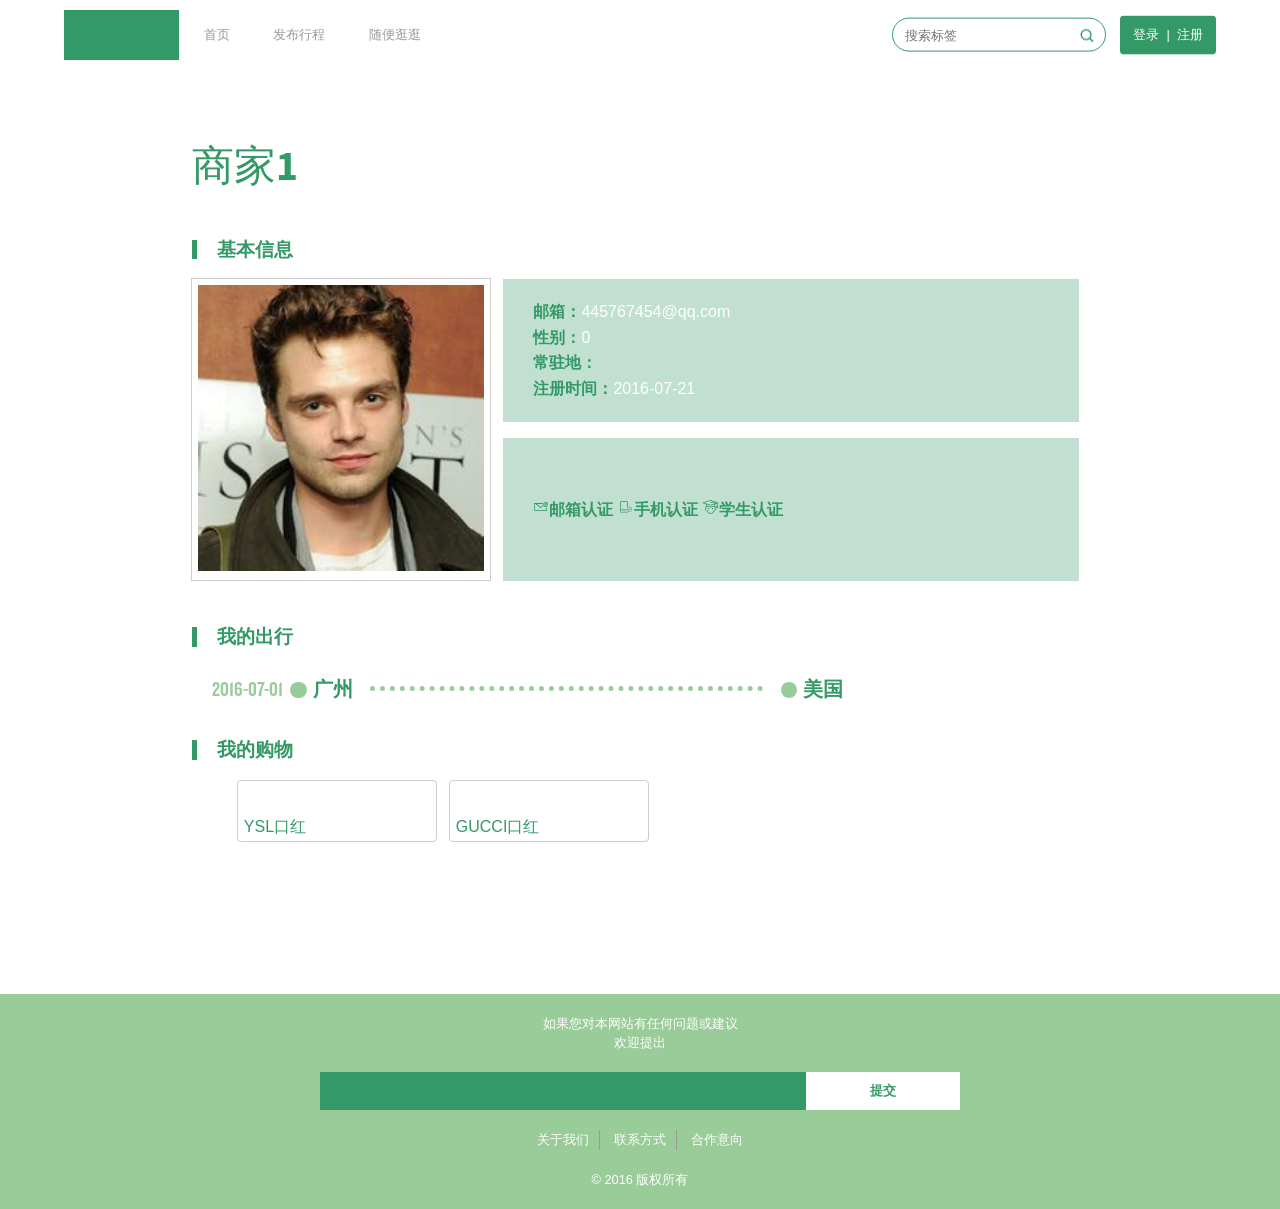
==== commit c69977eb: "Add files via upload" ====
--- a/daigou/index.html
+++ b/daigou/index.html
@@ -3,17 +3,25 @@
 <head>
 	<meta charset="UTF-8">
 	<title>Document</title>
+	<link rel="stylesheet" href="reset.css">
 	<script src='bin/app.bundle.js'></script>
-	<link rel="stylesheet" href="style.css">
 	<meta name="viewport" content="width=device-width, initial-scale=1.0">
 </head>
 <body>
 
 <div id="container">
+	<login-panel></login-panel>
+	<back-to-top></back-to-top>
+	<header>
+		<global-nav></global-nav>
+	</header>
 	
-	<div id="demo">
-		
-	</div>
+		<router-view></router-view>	
+	
+	
+	
+	<global-footer></global-footer>
+	
 </div>
 
 </body>
